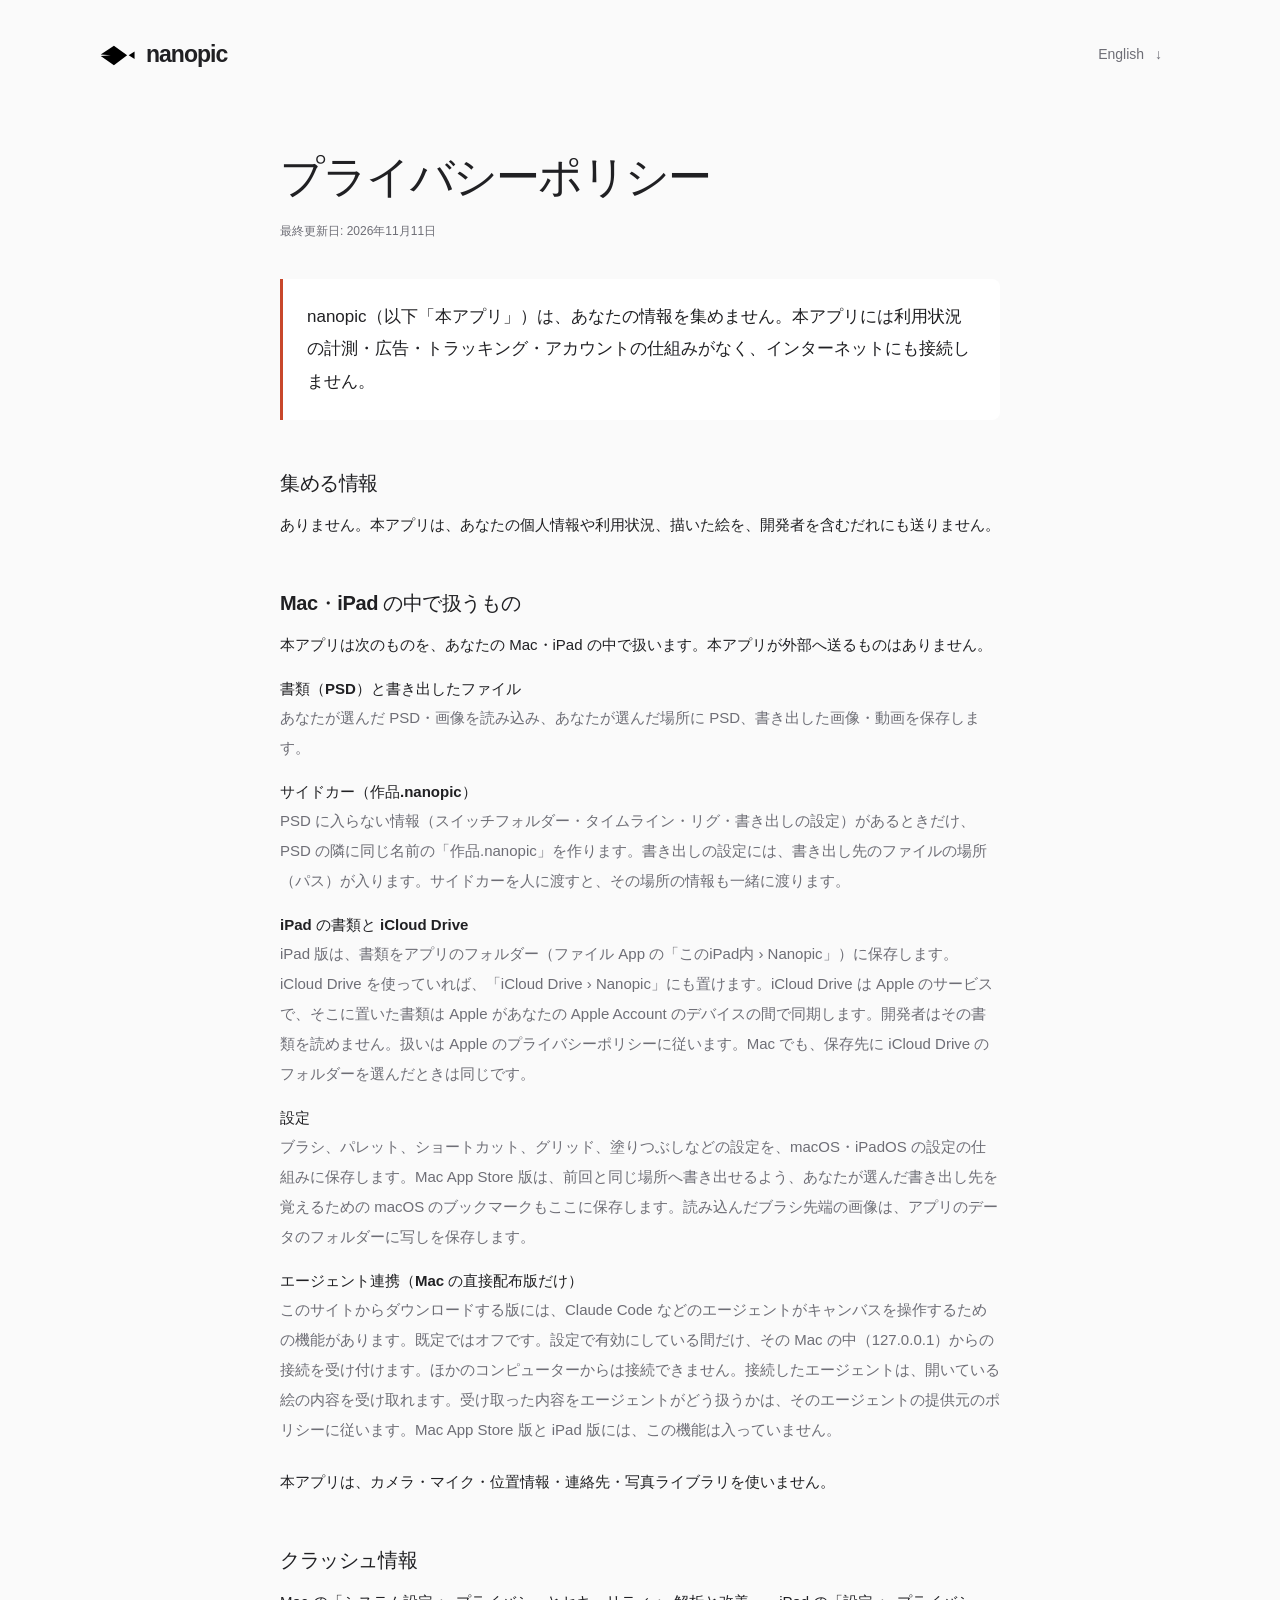
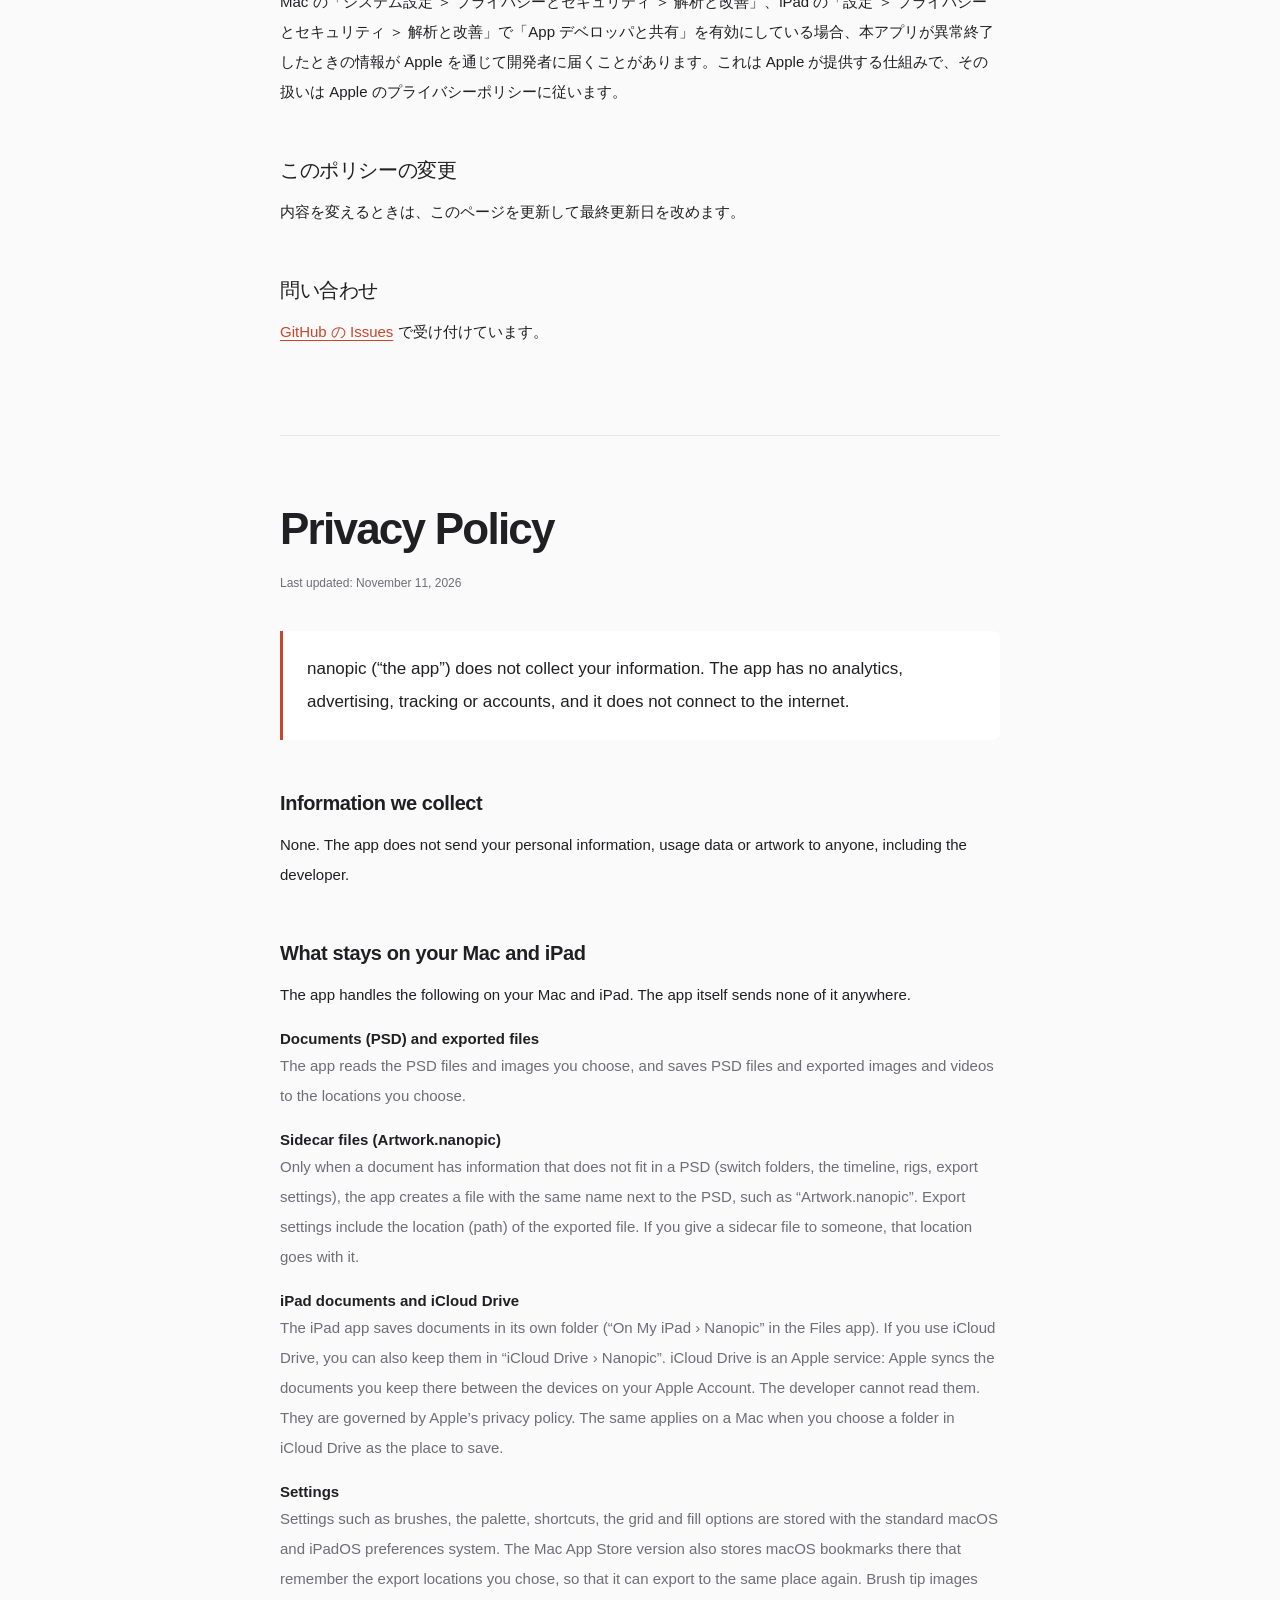
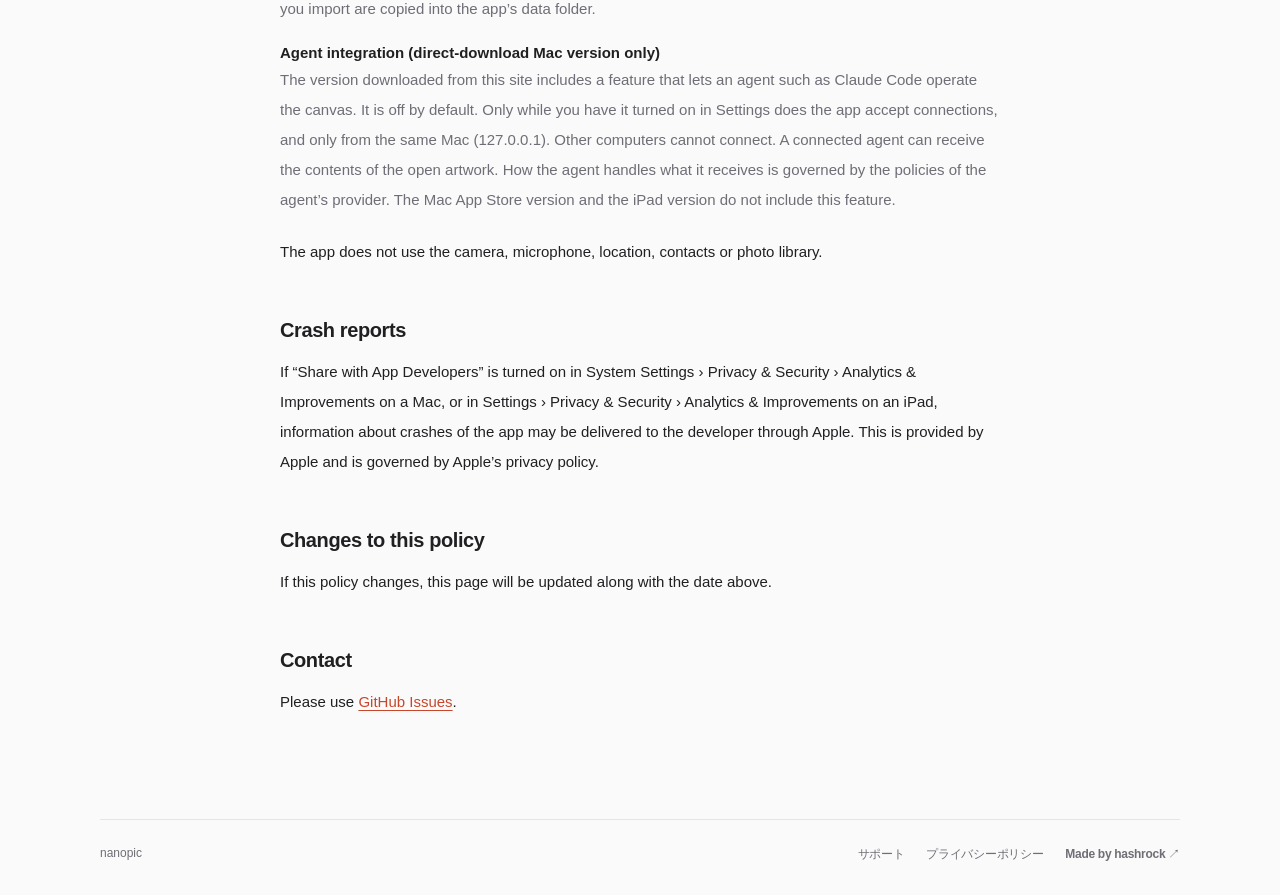
==== website/privacy.html @ 9e5e08f9 "サイトにプライバシーポリシーとサポートのページを足す（日本語・英語） Co-Authored-By: Claude Fable 5.2 <noreply@anthropic.com> Claude-S" ====
<!doctype html>
<html lang="ja">
<head>
  <meta charset="utf-8">
  <meta name="viewport" content="width=device-width, initial-scale=1">
  <meta name="theme-color" content="#fafafa">
  <title>プライバシーポリシー — nanopic</title>
  <meta name="description" content="nanopic はあなたの情報を集めません。通信もトラッキングもしないアプリです。">
  <link rel="icon" href="./assets/nanopic.svg" type="image/svg+xml">
  <link rel="stylesheet" href="./style.css">
  <script type="module" src="https://repos.hashrock.info/switcher/v1.js"></script>
</head>
<body>
  <header class="header wrap">
    <a class="brand" href="./" aria-label="nanopic ホーム"><img src="./assets/nanopic.svg" width="36" height="36" alt=""><span>nanopic</span></a>
    <div class="header-links">
      <a class="github" href="#en" lang="en">English <span aria-hidden="true">↓</span></a>
      <!-- hashrock の他のサービスへのメニュー（index.html と同じ置き方） -->
      <hashrock-switcher theme="light"></hashrock-switcher>
    </div>
  </header>
  <main class="policy wrap">

    <article id="ja" lang="ja">
      <h1>プライバシーポリシー</h1>
      <p class="updated">最終更新日: 2026年11月11日</p>

      <p class="lead">nanopic（以下「本アプリ」）は、あなたの情報を集めません。本アプリには利用状況の計測・広告・トラッキング・アカウントの仕組みがなく、インターネットにも接続しません。</p>

      <h2>集める情報</h2>
      <p>ありません。本アプリは、あなたの個人情報や利用状況、描いた絵を、開発者を含むだれにも送りません。</p>

      <h2>Mac・iPad の中で扱うもの</h2>
      <p>本アプリは次のものを、あなたの Mac・iPad の中で扱います。本アプリが外部へ送るものはありません。</p>
      <dl>
        <dt>書類（PSD）と書き出したファイル</dt>
        <dd>あなたが選んだ PSD・画像を読み込み、あなたが選んだ場所に PSD、書き出した画像・動画を保存します。</dd>
        <dt>サイドカー（作品.nanopic）</dt>
        <dd>PSD に入らない情報（スイッチフォルダー・タイムライン・リグ・書き出しの設定）があるときだけ、PSD の隣に同じ名前の「作品.nanopic」を作ります。書き出しの設定には、書き出し先のファイルの場所（パス）が入ります。サイドカーを人に渡すと、その場所の情報も一緒に渡ります。</dd>
        <dt>iPad の書類と iCloud Drive</dt>
        <dd>iPad 版は、書類をアプリのフォルダー（ファイル App の「このiPad内 › Nanopic」）に保存します。iCloud Drive を使っていれば、「iCloud Drive › Nanopic」にも置けます。iCloud Drive は Apple のサービスで、そこに置いた書類は Apple があなたの Apple Account のデバイスの間で同期します。開発者はその書類を読めません。扱いは Apple のプライバシーポリシーに従います。Mac でも、保存先に iCloud Drive のフォルダーを選んだときは同じです。</dd>
        <dt>設定</dt>
        <dd>ブラシ、パレット、ショートカット、グリッド、塗りつぶしなどの設定を、macOS・iPadOS の設定の仕組みに保存します。Mac App Store 版は、前回と同じ場所へ書き出せるよう、あなたが選んだ書き出し先を覚えるための macOS のブックマークもここに保存します。読み込んだブラシ先端の画像は、アプリのデータのフォルダーに写しを保存します。</dd>
        <dt>エージェント連携（Mac の直接配布版だけ）</dt>
        <dd>このサイトからダウンロードする版には、Claude Code などのエージェントがキャンバスを操作するための機能があります。既定ではオフです。設定で有効にしている間だけ、その Mac の中（127.0.0.1）からの接続を受け付けます。ほかのコンピューターからは接続できません。接続したエージェントは、開いている絵の内容を受け取れます。受け取った内容をエージェントがどう扱うかは、そのエージェントの提供元のポリシーに従います。Mac App Store 版と iPad 版には、この機能は入っていません。</dd>
      </dl>
      <p>本アプリは、カメラ・マイク・位置情報・連絡先・写真ライブラリを使いません。</p>

      <h2>クラッシュ情報</h2>
      <p>Mac の「システム設定 ＞ プライバシーとセキュリティ ＞ 解析と改善」、iPad の「設定 ＞ プライバシーとセキュリティ ＞ 解析と改善」で「App デベロッパと共有」を有効にしている場合、本アプリが異常終了したときの情報が Apple を通じて開発者に届くことがあります。これは Apple が提供する仕組みで、その扱いは Apple のプライバシーポリシーに従います。</p>

      <h2>このポリシーの変更</h2>
      <p>内容を変えるときは、このページを更新して最終更新日を改めます。</p>

      <h2>問い合わせ</h2>
      <p><a class="link" href="https://github.com/hashrock/nanopic/issues">GitHub の Issues</a> で受け付けています。</p>
    </article>

    <article id="en" lang="en">
      <h1>Privacy Policy</h1>
      <p class="updated">Last updated: November 11, 2026</p>

      <p class="lead">nanopic (“the app”) does not collect your information. The app has no analytics, advertising, tracking or accounts, and it does not connect to the internet.</p>

      <h2>Information we collect</h2>
      <p>None. The app does not send your personal information, usage data or artwork to anyone, including the developer.</p>

      <h2>What stays on your Mac and iPad</h2>
      <p>The app handles the following on your Mac and iPad. The app itself sends none of it anywhere.</p>
      <dl>
        <dt>Documents (PSD) and exported files</dt>
        <dd>The app reads the PSD files and images you choose, and saves PSD files and exported images and videos to the locations you choose.</dd>
        <dt>Sidecar files (Artwork.nanopic)</dt>
        <dd>Only when a document has information that does not fit in a PSD (switch folders, the timeline, rigs, export settings), the app creates a file with the same name next to the PSD, such as “Artwork.nanopic”. Export settings include the location (path) of the exported file. If you give a sidecar file to someone, that location goes with it.</dd>
        <dt>iPad documents and iCloud Drive</dt>
        <dd>The iPad app saves documents in its own folder (“On My iPad › Nanopic” in the Files app). If you use iCloud Drive, you can also keep them in “iCloud Drive › Nanopic”. iCloud Drive is an Apple service: Apple syncs the documents you keep there between the devices on your Apple Account. The developer cannot read them. They are governed by Apple’s privacy policy. The same applies on a Mac when you choose a folder in iCloud Drive as the place to save.</dd>
        <dt>Settings</dt>
        <dd>Settings such as brushes, the palette, shortcuts, the grid and fill options are stored with the standard macOS and iPadOS preferences system. The Mac App Store version also stores macOS bookmarks there that remember the export locations you chose, so that it can export to the same place again. Brush tip images you import are copied into the app’s data folder.</dd>
        <dt>Agent integration (direct-download Mac version only)</dt>
        <dd>The version downloaded from this site includes a feature that lets an agent such as Claude Code operate the canvas. It is off by default. Only while you have it turned on in Settings does the app accept connections, and only from the same Mac (127.0.0.1). Other computers cannot connect. A connected agent can receive the contents of the open artwork. How the agent handles what it receives is governed by the policies of the agent’s provider. The Mac App Store version and the iPad version do not include this feature.</dd>
      </dl>
      <p>The app does not use the camera, microphone, location, contacts or photo library.</p>

      <h2>Crash reports</h2>
      <p>If “Share with App Developers” is turned on in System Settings › Privacy &amp; Security › Analytics &amp; Improvements on a Mac, or in Settings › Privacy &amp; Security › Analytics &amp; Improvements on an iPad, information about crashes of the app may be delivered to the developer through Apple. This is provided by Apple and is governed by Apple’s privacy policy.</p>

      <h2>Changes to this policy</h2>
      <p>If this policy changes, this page will be updated along with the date above.</p>

      <h2>Contact</h2>
      <p>Please use <a class="link" href="https://github.com/hashrock/nanopic/issues">GitHub Issues</a>.</p>
    </article>

  </main>
  <footer class="footer wrap"><a href="./">nanopic</a><span class="footer-links"><a href="./support.html">サポート</a><a href="./privacy.html">プライバシーポリシー</a><a href="https://github.com/hashrock">Made by hashrock <span aria-hidden="true">↗</span></a></span></footer>
</body>
</html>
---- website/style.css ----
:root{color-scheme:light;--paper:#fafafa;--ink:#202023;--muted:#6e6e76;--line:#e4e4e9;--accent:#c8472b;font-family:-apple-system,BlinkMacSystemFont,"Helvetica Neue","Hiragino Kaku Gothic ProN","Noto Sans JP",sans-serif;color:var(--ink);background:var(--paper);font-synthesis:none}
*{box-sizing:border-box}
body{margin:0;-webkit-font-smoothing:antialiased}
a{color:inherit;text-decoration:none}
a:focus-visible{outline:3px solid var(--accent);outline-offset:6px}
.wrap{width:min(1080px,calc(100% - 80px));margin-inline:auto}
.header{height:108px;display:flex;align-items:center;justify-content:space-between}
.brand{display:inline-flex;align-items:center;gap:10px;font-size:23px;font-weight:650;letter-spacing:-1px}
.brand img{display:block}
.header-links{display:flex;align-items:center;gap:18px}
.github{font-size:14px;color:var(--muted);padding:12px 0}
.github span{margin-left:7px}
.github:hover,.footer a:hover{color:var(--accent)}
.hero{text-align:center;padding:78px 0 58px}
.eyebrow{margin:0 0 25px;font-size:14px;letter-spacing:.045em;color:var(--muted)}
h1{font-size:clamp(42px,5.5vw,68px);line-height:1.38;letter-spacing:-.055em;font-weight:700;margin:0}
.intro{font-size:16px;line-height:2;color:var(--muted);margin:26px 0 29px;letter-spacing:.015em}
.intro span{display:inline-block}
.button{display:inline-flex;justify-content:center;align-items:center;gap:11px;min-height:50px;padding:14px 23px;border-radius:8px;background:var(--accent);color:white;font-size:14px;font-weight:600;line-height:1.5;transition:background .18s,transform .18s}
.button:hover{background:#a83a22;transform:translateY(-2px)}
.requirement{font-size:12px;line-height:1.8;color:var(--muted);margin:13px 0 0}
.requirement a{text-decoration:underline;text-underline-offset:3px}
.requirement a:hover{color:var(--accent)}
.preview{margin-top:0;margin-bottom:0}
.preview>img{width:100%;height:auto;display:block;border-radius:14px;border:1px solid var(--line);box-shadow:0 24px 60px -30px rgba(32,32,35,.35)}
figcaption{display:flex;justify-content:space-between;gap:16px;margin-top:17px;font-size:12px;color:var(--muted);line-height:1.8}
.caption-note{letter-spacing:.06em}
.features{display:grid;grid-template-columns:repeat(3,1fr);padding:89px 0 88px;gap:42px}
.features article{border-top:1px solid var(--line);padding-top:23px}
.step{font-size:12px;letter-spacing:.08em;font-family:ui-monospace,SFMono-Regular,Consolas,monospace;color:var(--accent)}
.features h2{font-size:29px;letter-spacing:-.04em;margin:20px 0 14px;line-height:1.4}
.features p{font-size:14px;line-height:2;color:var(--muted);margin:0}
.closing{text-align:center;border-top:1px solid var(--line);padding:68px 0 76px}
.closing>img{display:block;margin:0 auto 21px}
.closing h2{font-size:26px;letter-spacing:-.035em;line-height:1.5;margin:0 0 24px}
.footer{border-top:1px solid var(--line);padding-block:26px 32px;display:flex;justify-content:space-between;gap:20px;font-size:12px;color:var(--muted)}
.footer>span{font-weight:650;letter-spacing:-.025em}
@media(min-width:1500px){.hero{padding-top:100px}}
@media(max-width:700px){.wrap{width:calc(100% - 40px)}.header{height:84px}.brand{font-size:21px}.hero{padding:54px 0 40px}.eyebrow{font-size:12px;margin-bottom:22px}h1{font-size:clamp(36px,8.6vw,54px)}.intro{font-size:14px;line-height:1.95;max-width:320px;margin:23px auto 26px}.desktop-break{display:none}.preview>img{border-radius:8px}figcaption{font-size:12px}.caption-note{display:none}.features{grid-template-columns:1fr;padding:52px 0;gap:30px}.features article{padding-top:20px}.features h2{font-size:26px;margin:13px 0 10px}.features p{font-size:14px}.closing{padding:49px 0 53px}.closing h2{font-size:24px}.footer{padding-block:23px}}
@media(prefers-reduced-motion:reduce){.button{transition:none}.button:hover{transform:none}}
.footer-links{display:flex;gap:22px;flex-wrap:wrap;justify-content:flex-end}
.policy{max-width:720px;padding:40px 0 88px}
.policy article+article{margin-top:88px;padding-top:64px;border-top:1px solid var(--line)}
.policy h1{font-size:clamp(32px,4vw,44px);line-height:1.3;letter-spacing:-.04em}
.policy h2{font-size:20px;letter-spacing:-.02em;line-height:1.5;margin:48px 0 12px}
.policy p,.policy dd{font-size:15px;line-height:2;margin:0 0 14px}
.policy .updated{font-size:12px;color:var(--muted);margin:14px 0 36px}
.policy .lead{font-size:17px;line-height:1.9;padding:22px 24px;border-left:3px solid var(--accent);background:#fff;border-radius:0 8px 8px 0}
.policy dl{margin:18px 0 22px}
.policy dt{font-weight:650;font-size:15px;margin-top:20px}
.policy dd{margin:4px 0 0;color:var(--muted)}
.policy .link{color:var(--accent);text-decoration:underline;text-underline-offset:3px}
@media(max-width:700px){.policy{padding:24px 0 56px}.policy article+article{margin-top:56px;padding-top:44px}.policy h2{font-size:18px;margin-top:38px}.policy p,.policy dd{font-size:14px}.policy .lead{font-size:15px;padding:18px 18px}}
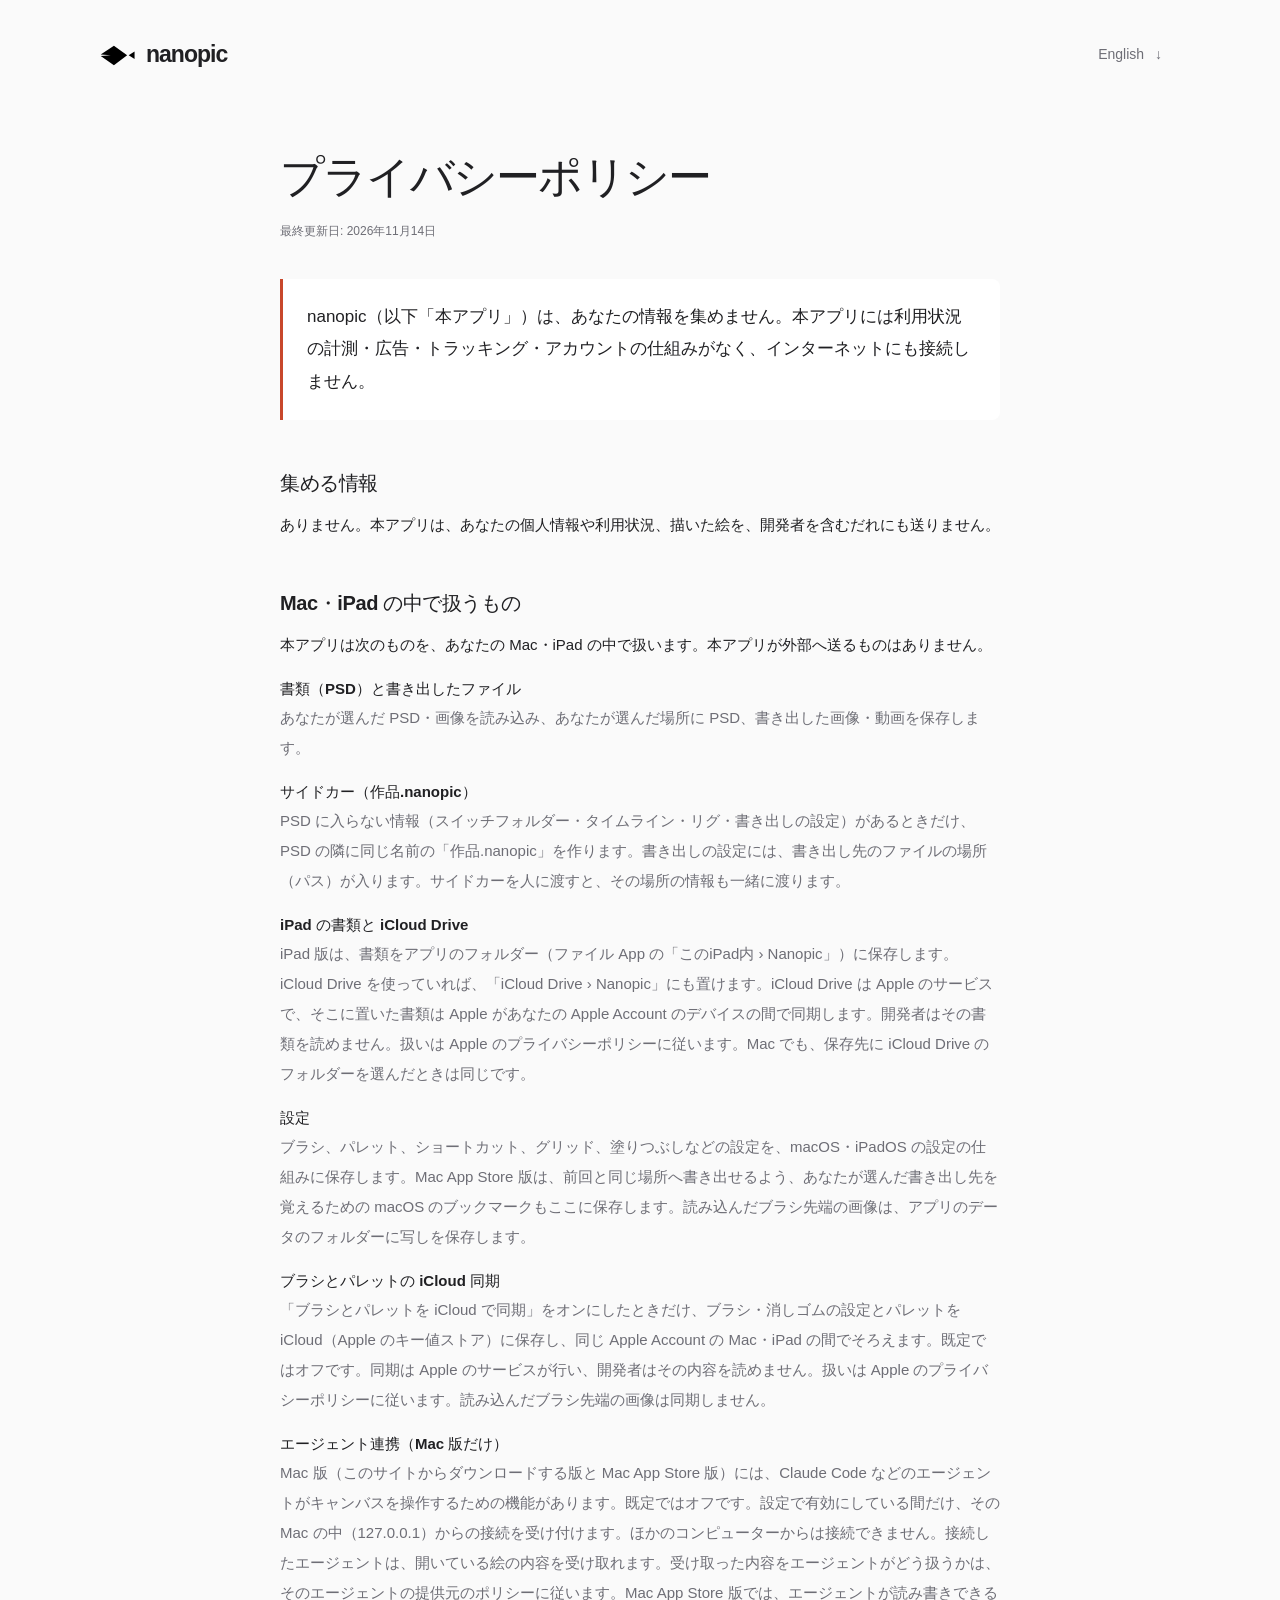
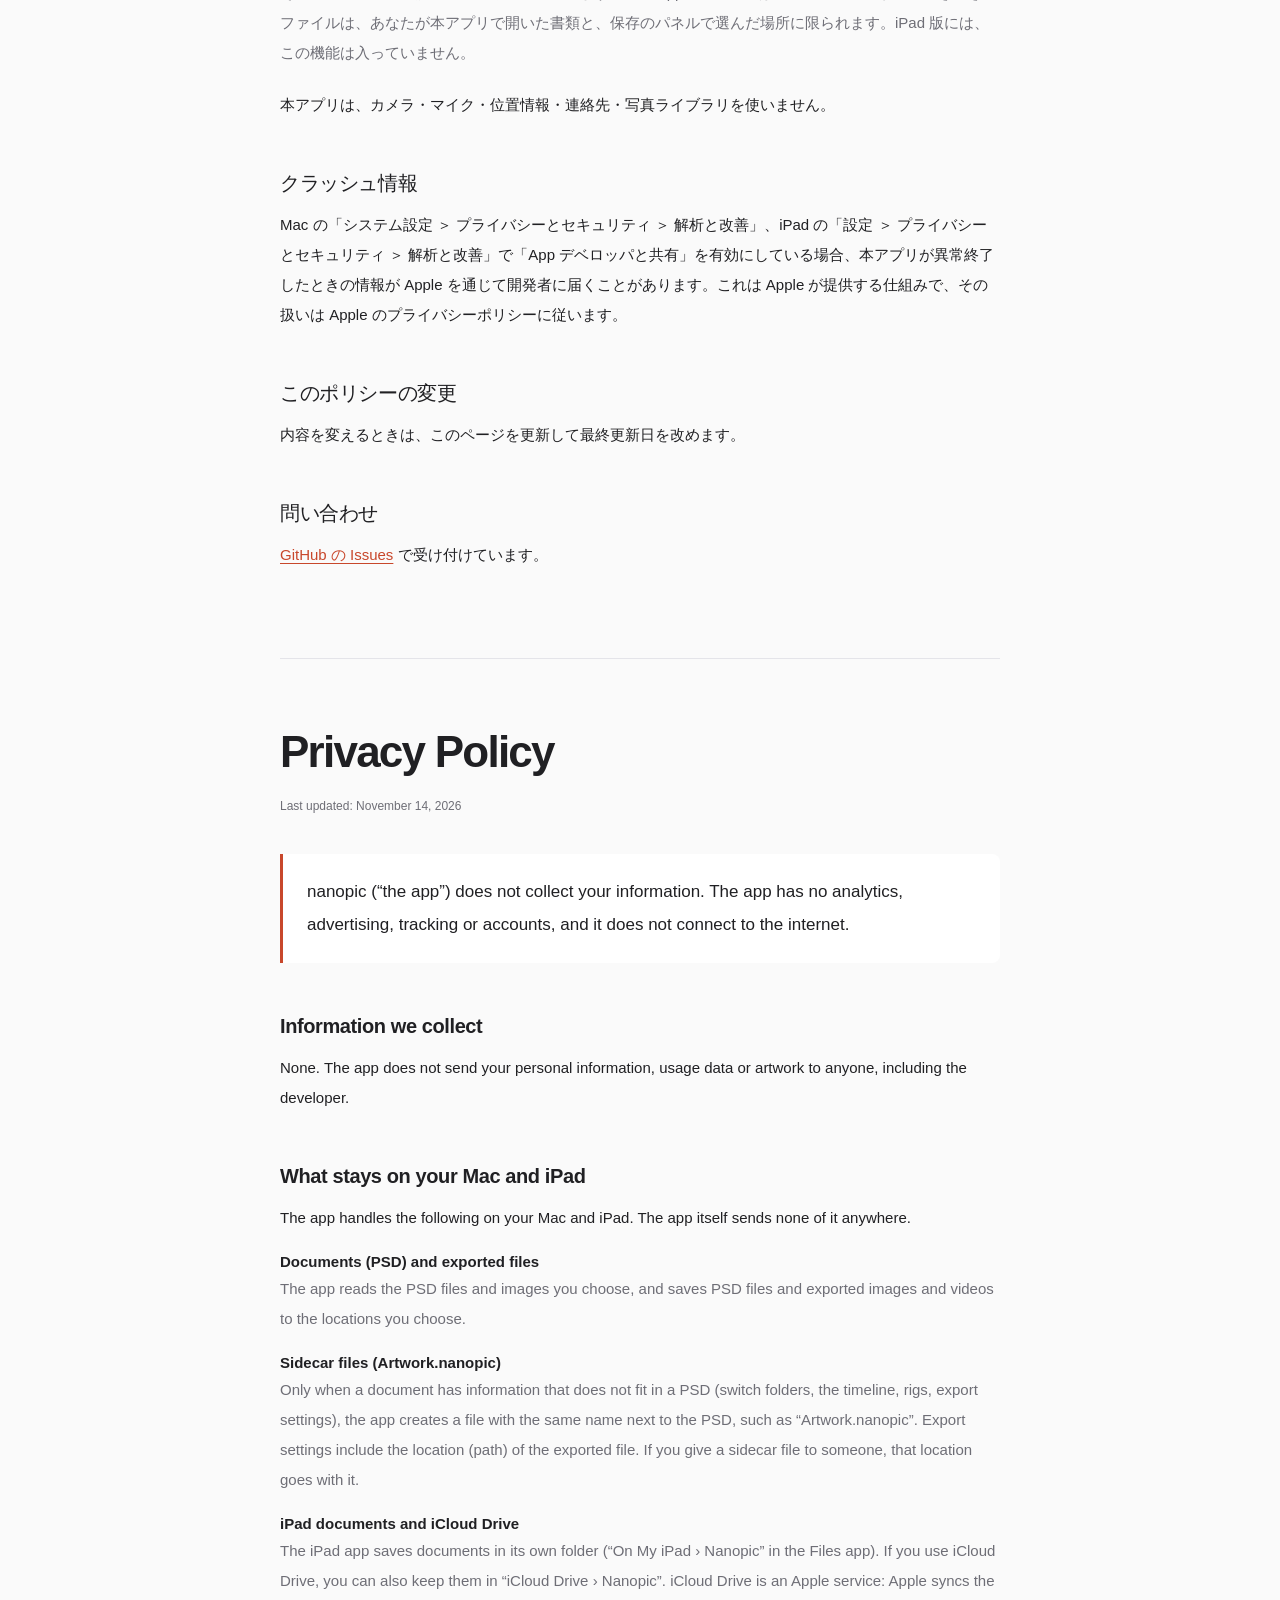
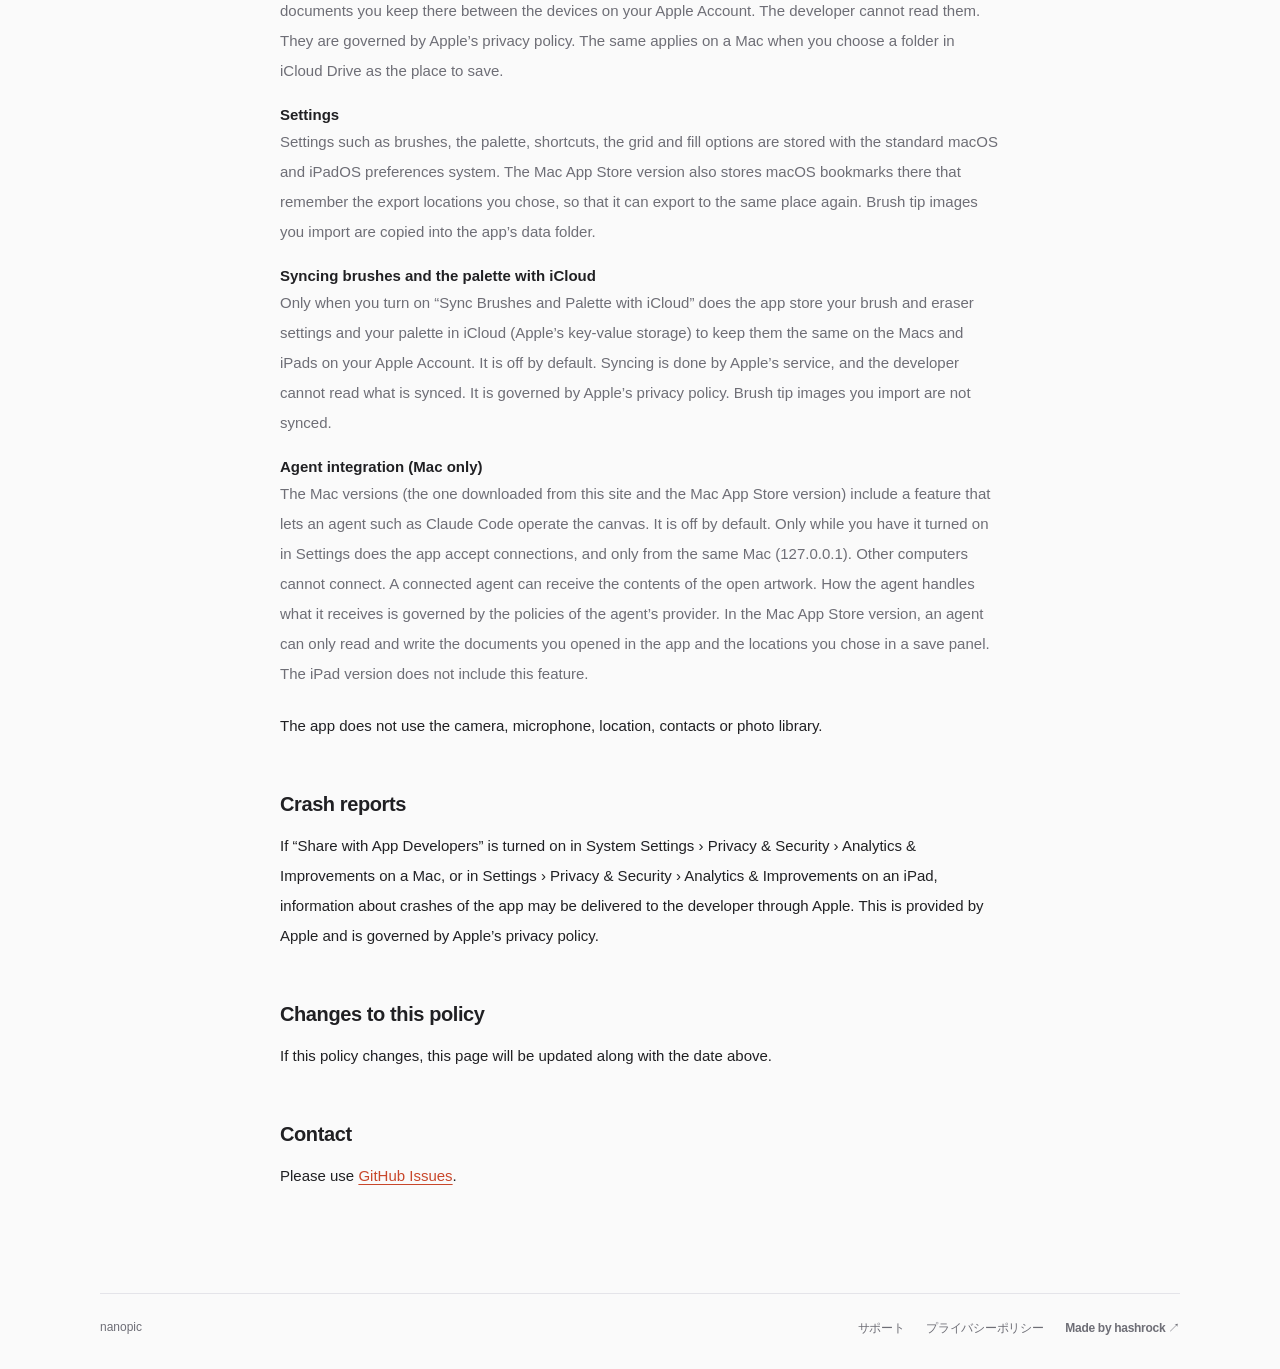
==== commit bf1f0f91: "プライバシーポリシーをエージェント連携と iCloud 同期に合わせる エージェント連携は Mac App Store 版にも入る（#16）ことと、App Store 版で読み書きできる場所を書く。 " ====
--- a/website/privacy.html
+++ b/website/privacy.html
@@ -23,7 +23,7 @@
 
     <article id="ja" lang="ja">
       <h1>プライバシーポリシー</h1>
-      <p class="updated">最終更新日: 2026年11月11日</p>
+      <p class="updated">最終更新日: 2026年11月14日</p>
 
       <p class="lead">nanopic（以下「本アプリ」）は、あなたの情報を集めません。本アプリには利用状況の計測・広告・トラッキング・アカウントの仕組みがなく、インターネットにも接続しません。</p>
 
@@ -41,8 +41,10 @@
         <dd>iPad 版は、書類をアプリのフォルダー（ファイル App の「このiPad内 › Nanopic」）に保存します。iCloud Drive を使っていれば、「iCloud Drive › Nanopic」にも置けます。iCloud Drive は Apple のサービスで、そこに置いた書類は Apple があなたの Apple Account のデバイスの間で同期します。開発者はその書類を読めません。扱いは Apple のプライバシーポリシーに従います。Mac でも、保存先に iCloud Drive のフォルダーを選んだときは同じです。</dd>
         <dt>設定</dt>
         <dd>ブラシ、パレット、ショートカット、グリッド、塗りつぶしなどの設定を、macOS・iPadOS の設定の仕組みに保存します。Mac App Store 版は、前回と同じ場所へ書き出せるよう、あなたが選んだ書き出し先を覚えるための macOS のブックマークもここに保存します。読み込んだブラシ先端の画像は、アプリのデータのフォルダーに写しを保存します。</dd>
-        <dt>エージェント連携（Mac の直接配布版だけ）</dt>
-        <dd>このサイトからダウンロードする版には、Claude Code などのエージェントがキャンバスを操作するための機能があります。既定ではオフです。設定で有効にしている間だけ、その Mac の中（127.0.0.1）からの接続を受け付けます。ほかのコンピューターからは接続できません。接続したエージェントは、開いている絵の内容を受け取れます。受け取った内容をエージェントがどう扱うかは、そのエージェントの提供元のポリシーに従います。Mac App Store 版と iPad 版には、この機能は入っていません。</dd>
+        <dt>ブラシとパレットの iCloud 同期</dt>
+        <dd>「ブラシとパレットを iCloud で同期」をオンにしたときだけ、ブラシ・消しゴムの設定とパレットを iCloud（Apple のキー値ストア）に保存し、同じ Apple Account の Mac・iPad の間でそろえます。既定ではオフです。同期は Apple のサービスが行い、開発者はその内容を読めません。扱いは Apple のプライバシーポリシーに従います。読み込んだブラシ先端の画像は同期しません。</dd>
+        <dt>エージェント連携（Mac 版だけ）</dt>
+        <dd>Mac 版（このサイトからダウンロードする版と Mac App Store 版）には、Claude Code などのエージェントがキャンバスを操作するための機能があります。既定ではオフです。設定で有効にしている間だけ、その Mac の中（127.0.0.1）からの接続を受け付けます。ほかのコンピューターからは接続できません。接続したエージェントは、開いている絵の内容を受け取れます。受け取った内容をエージェントがどう扱うかは、そのエージェントの提供元のポリシーに従います。Mac App Store 版では、エージェントが読み書きできるファイルは、あなたが本アプリで開いた書類と、保存のパネルで選んだ場所に限られます。iPad 版には、この機能は入っていません。</dd>
       </dl>
       <p>本アプリは、カメラ・マイク・位置情報・連絡先・写真ライブラリを使いません。</p>
 
@@ -58,7 +60,7 @@
 
     <article id="en" lang="en">
       <h1>Privacy Policy</h1>
-      <p class="updated">Last updated: November 11, 2026</p>
+      <p class="updated">Last updated: November 14, 2026</p>
 
       <p class="lead">nanopic (“the app”) does not collect your information. The app has no analytics, advertising, tracking or accounts, and it does not connect to the internet.</p>
 
@@ -76,8 +78,10 @@
         <dd>The iPad app saves documents in its own folder (“On My iPad › Nanopic” in the Files app). If you use iCloud Drive, you can also keep them in “iCloud Drive › Nanopic”. iCloud Drive is an Apple service: Apple syncs the documents you keep there between the devices on your Apple Account. The developer cannot read them. They are governed by Apple’s privacy policy. The same applies on a Mac when you choose a folder in iCloud Drive as the place to save.</dd>
         <dt>Settings</dt>
         <dd>Settings such as brushes, the palette, shortcuts, the grid and fill options are stored with the standard macOS and iPadOS preferences system. The Mac App Store version also stores macOS bookmarks there that remember the export locations you chose, so that it can export to the same place again. Brush tip images you import are copied into the app’s data folder.</dd>
-        <dt>Agent integration (direct-download Mac version only)</dt>
-        <dd>The version downloaded from this site includes a feature that lets an agent such as Claude Code operate the canvas. It is off by default. Only while you have it turned on in Settings does the app accept connections, and only from the same Mac (127.0.0.1). Other computers cannot connect. A connected agent can receive the contents of the open artwork. How the agent handles what it receives is governed by the policies of the agent’s provider. The Mac App Store version and the iPad version do not include this feature.</dd>
+        <dt>Syncing brushes and the palette with iCloud</dt>
+        <dd>Only when you turn on “Sync Brushes and Palette with iCloud” does the app store your brush and eraser settings and your palette in iCloud (Apple’s key-value storage) to keep them the same on the Macs and iPads on your Apple Account. It is off by default. Syncing is done by Apple’s service, and the developer cannot read what is synced. It is governed by Apple’s privacy policy. Brush tip images you import are not synced.</dd>
+        <dt>Agent integration (Mac only)</dt>
+        <dd>The Mac versions (the one downloaded from this site and the Mac App Store version) include a feature that lets an agent such as Claude Code operate the canvas. It is off by default. Only while you have it turned on in Settings does the app accept connections, and only from the same Mac (127.0.0.1). Other computers cannot connect. A connected agent can receive the contents of the open artwork. How the agent handles what it receives is governed by the policies of the agent’s provider. In the Mac App Store version, an agent can only read and write the documents you opened in the app and the locations you chose in a save panel. The iPad version does not include this feature.</dd>
       </dl>
       <p>The app does not use the camera, microphone, location, contacts or photo library.</p>
 
--- a/website/style.css
+++ b/website/style.css
@@ -16,10 +16,13 @@
 h1{font-size:clamp(42px,5.5vw,68px);line-height:1.38;letter-spacing:-.055em;font-weight:700;margin:0}
 .intro{font-size:16px;line-height:2;color:var(--muted);margin:26px 0 29px;letter-spacing:.015em}
 .intro span{display:inline-block}
-.button{display:inline-flex;justify-content:center;align-items:center;gap:11px;min-height:50px;padding:14px 23px;border-radius:8px;background:var(--accent);color:white;font-size:14px;font-weight:600;line-height:1.5;transition:background .18s,transform .18s}
-.button:hover{background:#a83a22;transform:translateY(-2px)}
+/* 公式バッジは拡大縮小のみ。影・角丸・色は付けない。余白は高さの 1/4 以上（下は margin と .requirement で確保）。 */
+.store-badge{display:inline-block;line-height:0;margin-bottom:6px}
+.store-badge img{display:block;height:48px;width:auto}
 .requirement{font-size:12px;line-height:1.8;color:var(--muted);margin:13px 0 0}
-.requirement a{text-decoration:underline;text-underline-offset:3px}
+.requirement a{text-decoration:underline;text-underline-offset:3px;white-space:nowrap}
+.req-extra{white-space:nowrap}
+.req-extra::before{content:" · "}
 .requirement a:hover{color:var(--accent)}
 .preview{margin-top:0;margin-bottom:0}
 .preview>img{width:100%;height:auto;display:block;border-radius:14px;border:1px solid var(--line);box-shadow:0 24px 60px -30px rgba(32,32,35,.35)}
@@ -35,9 +38,9 @@
 .closing h2{font-size:26px;letter-spacing:-.035em;line-height:1.5;margin:0 0 24px}
 .footer{border-top:1px solid var(--line);padding-block:26px 32px;display:flex;justify-content:space-between;gap:20px;font-size:12px;color:var(--muted)}
 .footer>span{font-weight:650;letter-spacing:-.025em}
+@media(min-width:701px){.store-badge img{height:56px}}
 @media(min-width:1500px){.hero{padding-top:100px}}
-@media(max-width:700px){.wrap{width:calc(100% - 40px)}.header{height:84px}.brand{font-size:21px}.hero{padding:54px 0 40px}.eyebrow{font-size:12px;margin-bottom:22px}h1{font-size:clamp(36px,8.6vw,54px)}.intro{font-size:14px;line-height:1.95;max-width:320px;margin:23px auto 26px}.desktop-break{display:none}.preview>img{border-radius:8px}figcaption{font-size:12px}.caption-note{display:none}.features{grid-template-columns:1fr;padding:52px 0;gap:30px}.features article{padding-top:20px}.features h2{font-size:26px;margin:13px 0 10px}.features p{font-size:14px}.closing{padding:49px 0 53px}.closing h2{font-size:24px}.footer{padding-block:23px}}
-@media(prefers-reduced-motion:reduce){.button{transition:none}.button:hover{transform:none}}
+@media(max-width:700px){.wrap{width:calc(100% - 40px)}.header{height:84px}.brand{font-size:21px}.hero{padding:54px 0 40px}.eyebrow{font-size:12px;margin-bottom:22px}h1{font-size:clamp(36px,8.6vw,54px)}.intro{font-size:14px;line-height:1.95;max-width:320px;margin:23px auto 26px}.desktop-break{display:none}.preview>img{border-radius:8px}figcaption{font-size:12px}.caption-note{display:none}.features{grid-template-columns:1fr;padding:52px 0;gap:30px}.features article{padding-top:20px}.features h2{font-size:26px;margin:13px 0 10px}.features p{font-size:14px}.closing{padding:49px 0 53px}.closing h2{font-size:24px}.footer{padding-block:23px}.req-extra{display:block}.req-extra::before{content:none}}
 .footer-links{display:flex;gap:22px;flex-wrap:wrap;justify-content:flex-end}
 .policy{max-width:720px;padding:40px 0 88px}
 .policy article+article{margin-top:88px;padding-top:64px;border-top:1px solid var(--line)}
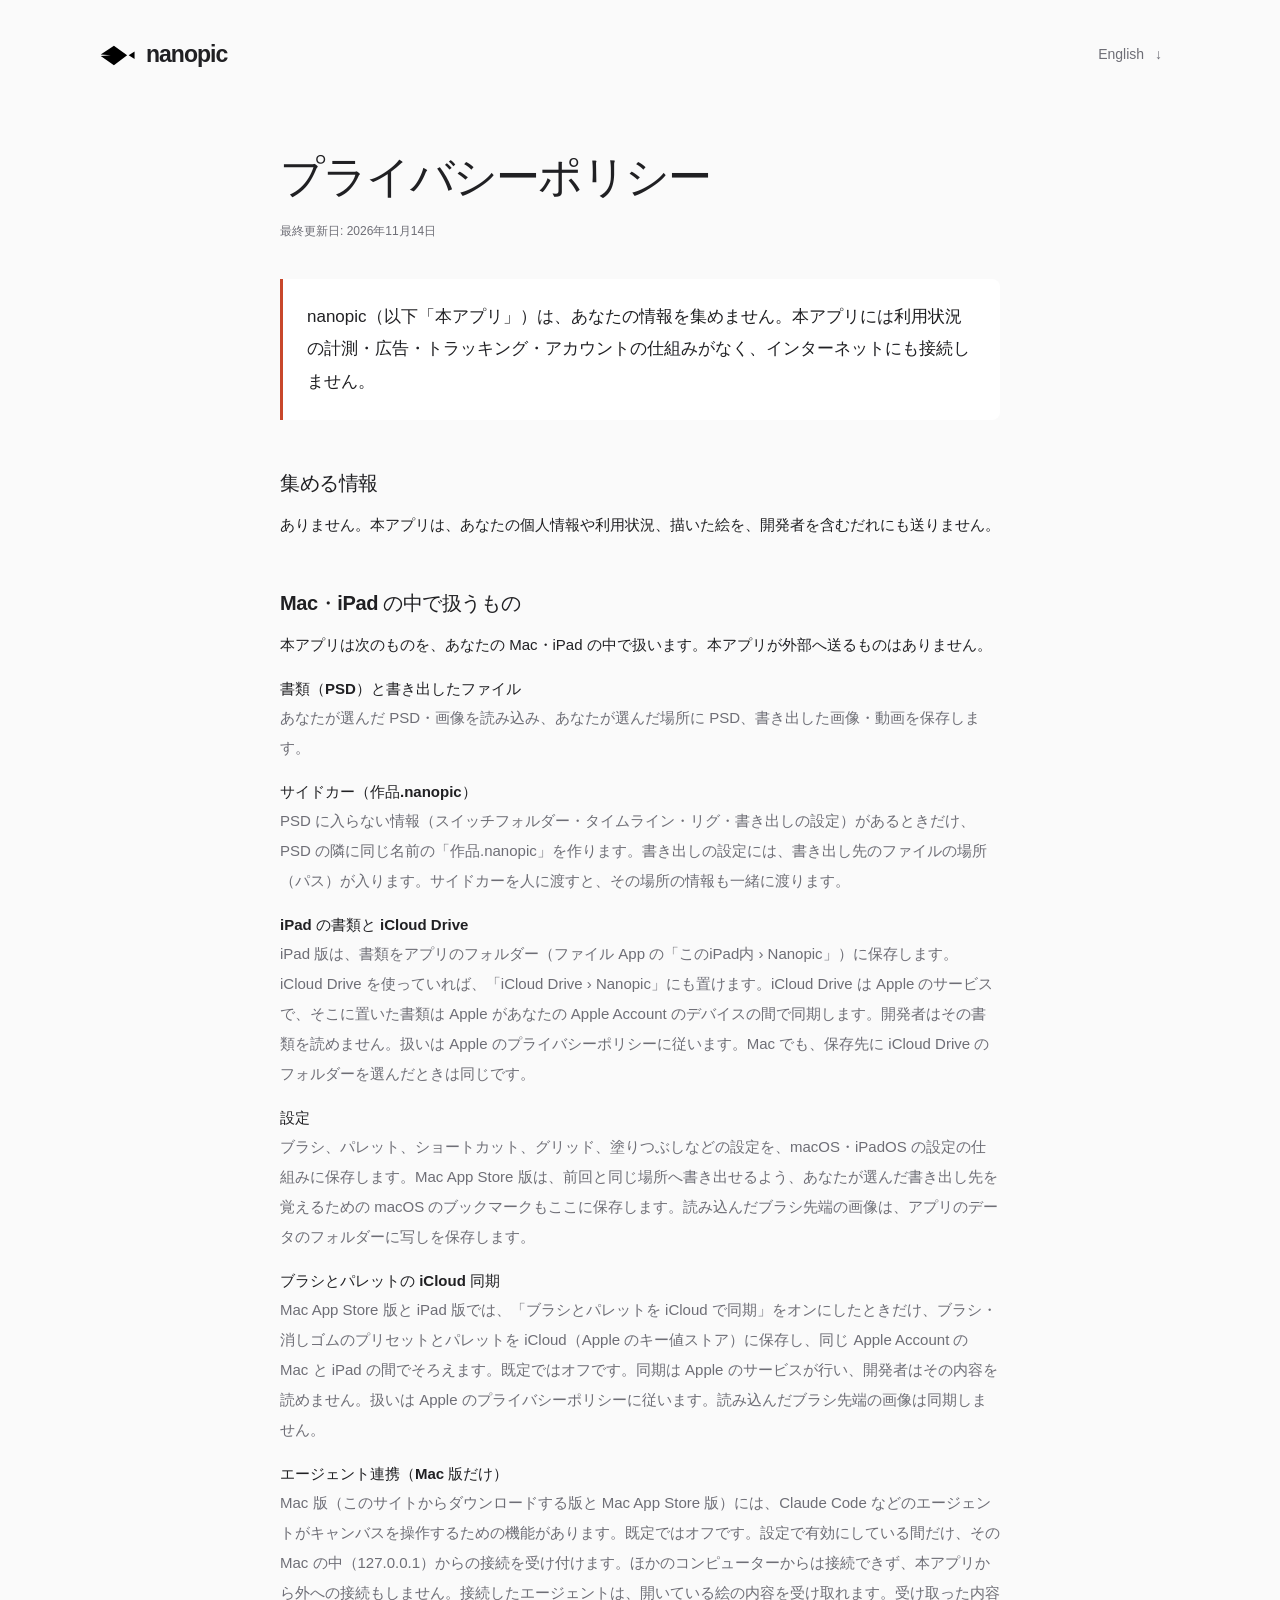
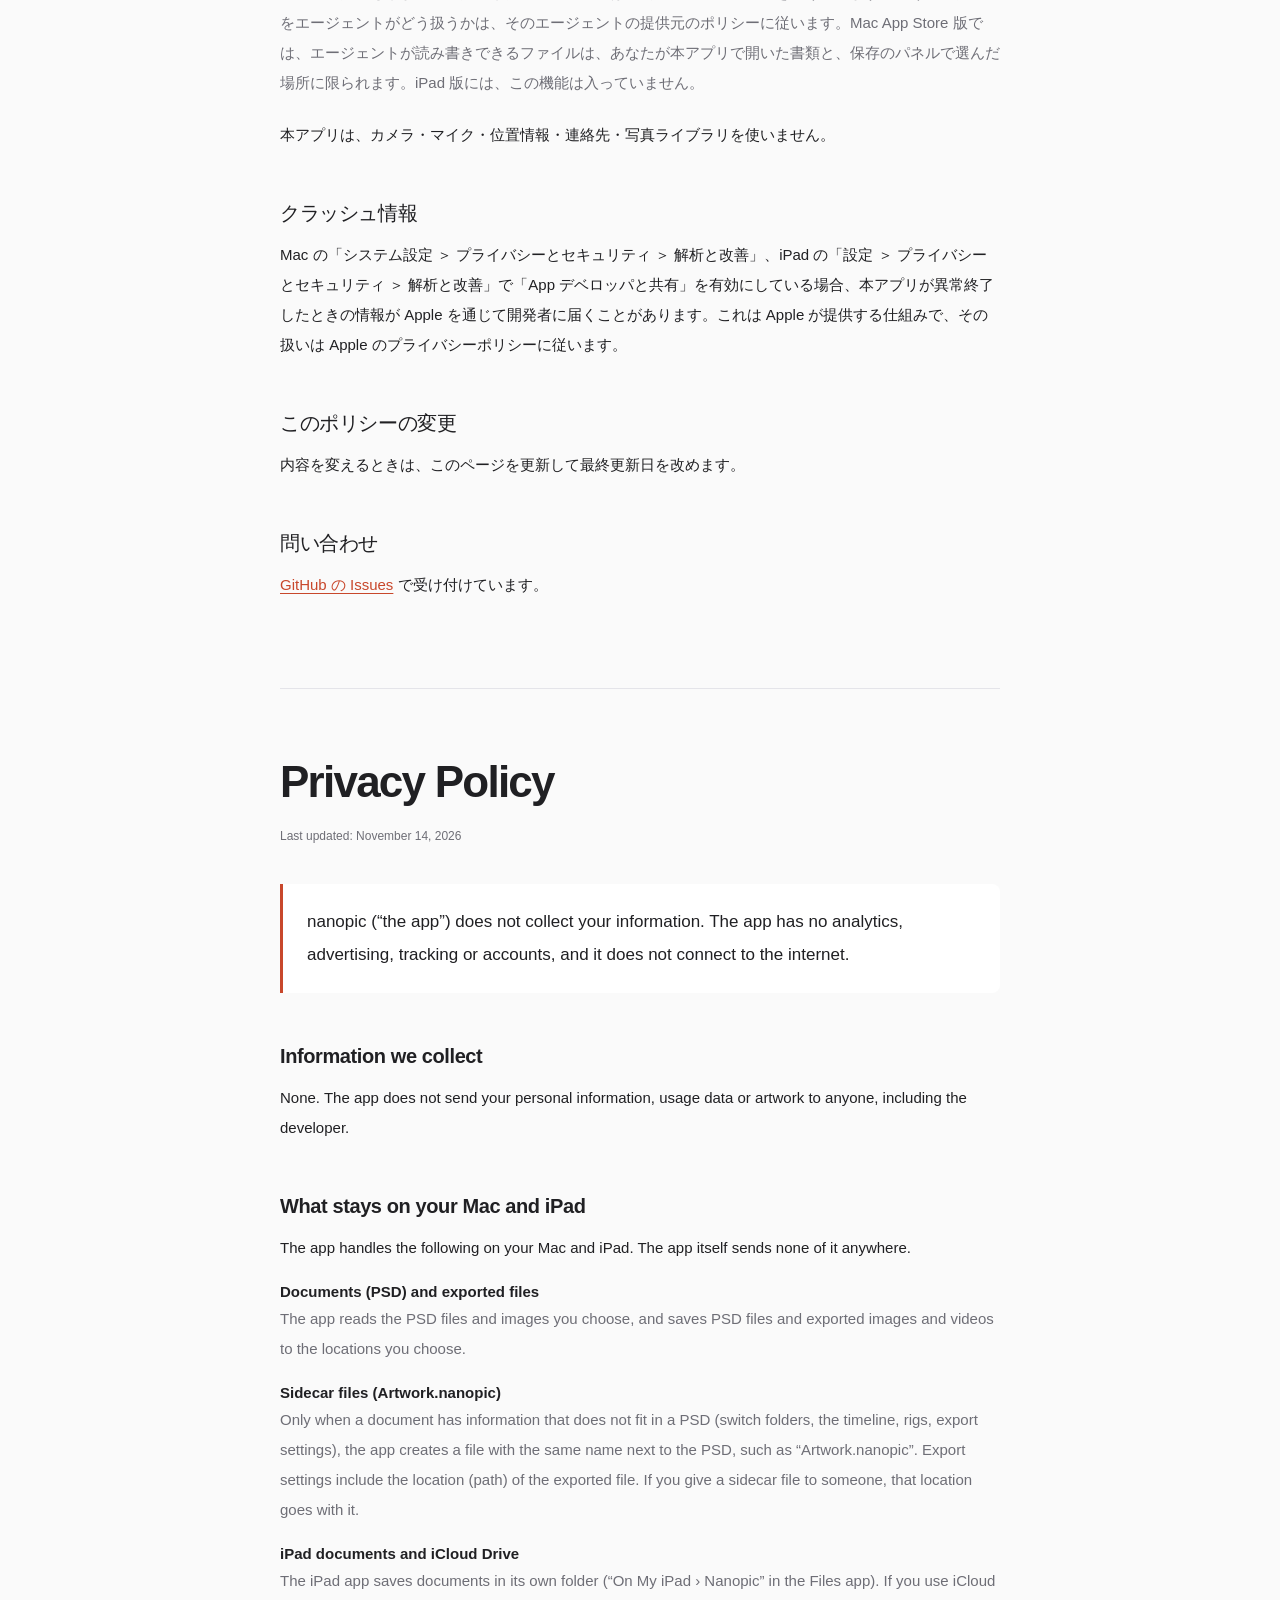
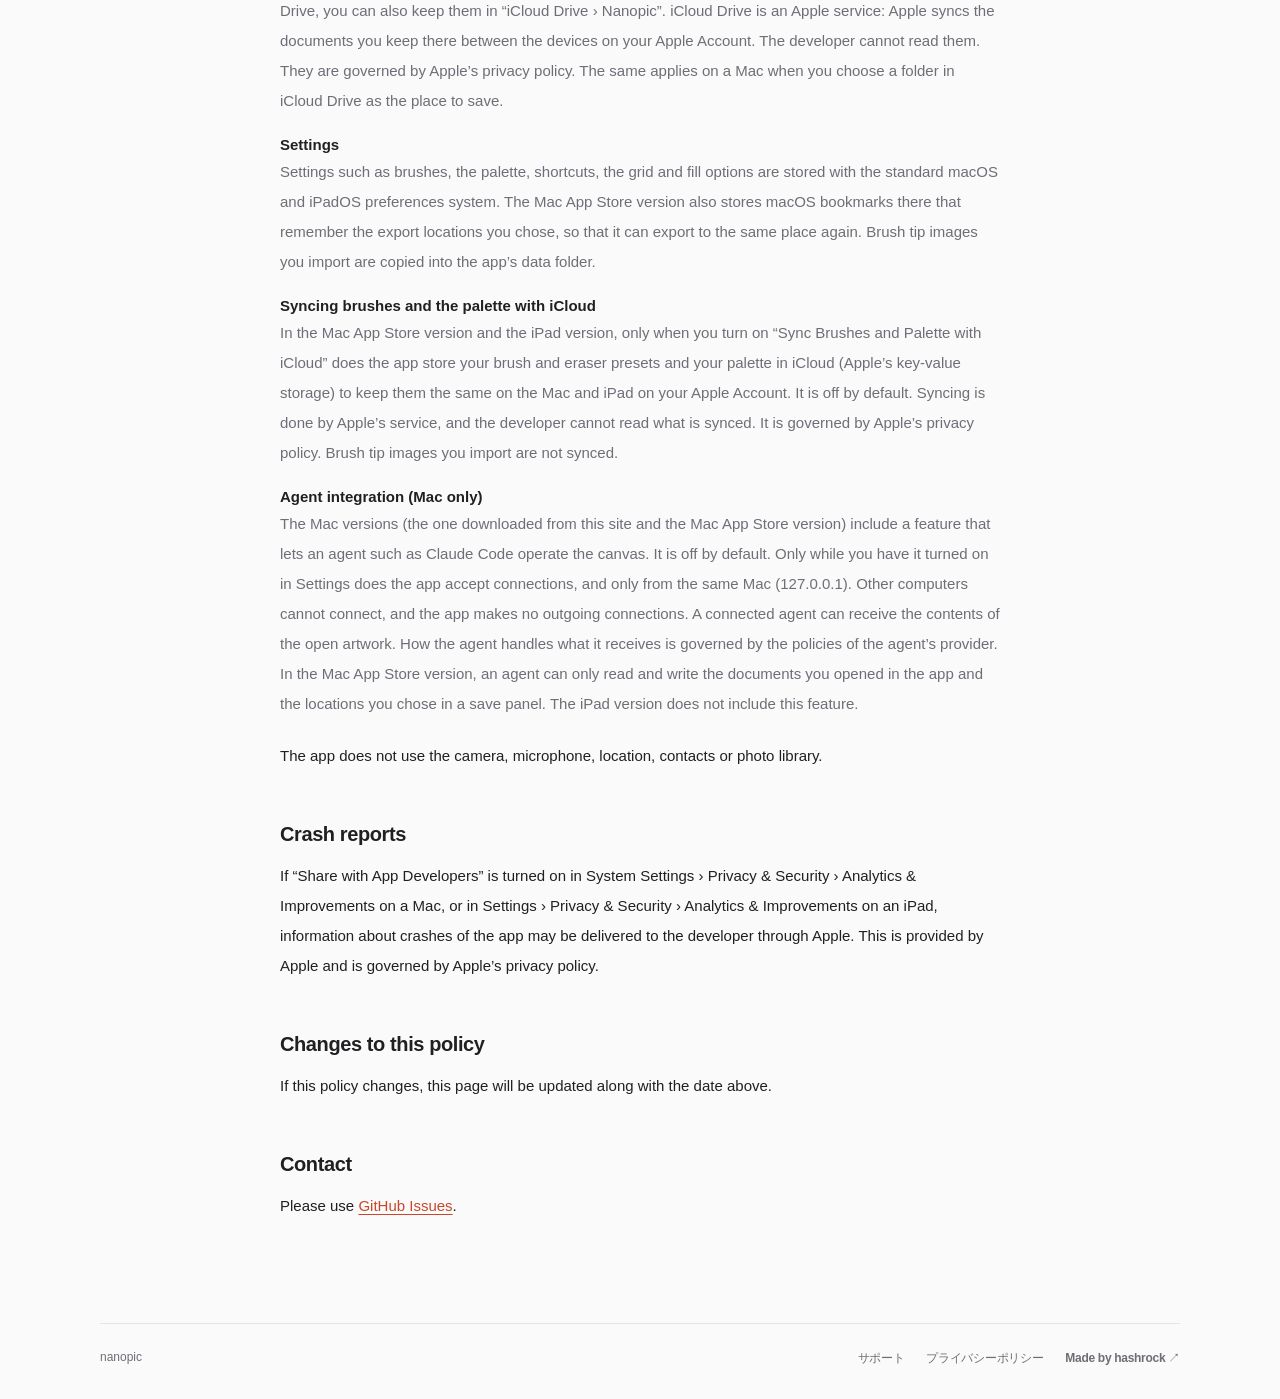
==== commit 9c2a7cea: "サイトの説明を App Store 版のエージェント連携と iCloud 同期に合わせる プライバシーポリシーに、エージェント連携は 127.0.0.1 だけで待ち受け、外への接続はしないことと、同期" ====
--- a/website/privacy.html
+++ b/website/privacy.html
@@ -42,9 +42,9 @@
         <dt>設定</dt>
         <dd>ブラシ、パレット、ショートカット、グリッド、塗りつぶしなどの設定を、macOS・iPadOS の設定の仕組みに保存します。Mac App Store 版は、前回と同じ場所へ書き出せるよう、あなたが選んだ書き出し先を覚えるための macOS のブックマークもここに保存します。読み込んだブラシ先端の画像は、アプリのデータのフォルダーに写しを保存します。</dd>
         <dt>ブラシとパレットの iCloud 同期</dt>
-        <dd>「ブラシとパレットを iCloud で同期」をオンにしたときだけ、ブラシ・消しゴムの設定とパレットを iCloud（Apple のキー値ストア）に保存し、同じ Apple Account の Mac・iPad の間でそろえます。既定ではオフです。同期は Apple のサービスが行い、開発者はその内容を読めません。扱いは Apple のプライバシーポリシーに従います。読み込んだブラシ先端の画像は同期しません。</dd>
+        <dd>Mac App Store 版と iPad 版では、「ブラシとパレットを iCloud で同期」をオンにしたときだけ、ブラシ・消しゴムのプリセットとパレットを iCloud（Apple のキー値ストア）に保存し、同じ Apple Account の Mac と iPad の間でそろえます。既定ではオフです。同期は Apple のサービスが行い、開発者はその内容を読めません。扱いは Apple のプライバシーポリシーに従います。読み込んだブラシ先端の画像は同期しません。</dd>
         <dt>エージェント連携（Mac 版だけ）</dt>
-        <dd>Mac 版（このサイトからダウンロードする版と Mac App Store 版）には、Claude Code などのエージェントがキャンバスを操作するための機能があります。既定ではオフです。設定で有効にしている間だけ、その Mac の中（127.0.0.1）からの接続を受け付けます。ほかのコンピューターからは接続できません。接続したエージェントは、開いている絵の内容を受け取れます。受け取った内容をエージェントがどう扱うかは、そのエージェントの提供元のポリシーに従います。Mac App Store 版では、エージェントが読み書きできるファイルは、あなたが本アプリで開いた書類と、保存のパネルで選んだ場所に限られます。iPad 版には、この機能は入っていません。</dd>
+        <dd>Mac 版（このサイトからダウンロードする版と Mac App Store 版）には、Claude Code などのエージェントがキャンバスを操作するための機能があります。既定ではオフです。設定で有効にしている間だけ、その Mac の中（127.0.0.1）からの接続を受け付けます。ほかのコンピューターからは接続できず、本アプリから外への接続もしません。接続したエージェントは、開いている絵の内容を受け取れます。受け取った内容をエージェントがどう扱うかは、そのエージェントの提供元のポリシーに従います。Mac App Store 版では、エージェントが読み書きできるファイルは、あなたが本アプリで開いた書類と、保存のパネルで選んだ場所に限られます。iPad 版には、この機能は入っていません。</dd>
       </dl>
       <p>本アプリは、カメラ・マイク・位置情報・連絡先・写真ライブラリを使いません。</p>
 
@@ -79,9 +79,9 @@
         <dt>Settings</dt>
         <dd>Settings such as brushes, the palette, shortcuts, the grid and fill options are stored with the standard macOS and iPadOS preferences system. The Mac App Store version also stores macOS bookmarks there that remember the export locations you chose, so that it can export to the same place again. Brush tip images you import are copied into the app’s data folder.</dd>
         <dt>Syncing brushes and the palette with iCloud</dt>
-        <dd>Only when you turn on “Sync Brushes and Palette with iCloud” does the app store your brush and eraser settings and your palette in iCloud (Apple’s key-value storage) to keep them the same on the Macs and iPads on your Apple Account. It is off by default. Syncing is done by Apple’s service, and the developer cannot read what is synced. It is governed by Apple’s privacy policy. Brush tip images you import are not synced.</dd>
+        <dd>In the Mac App Store version and the iPad version, only when you turn on “Sync Brushes and Palette with iCloud” does the app store your brush and eraser presets and your palette in iCloud (Apple’s key-value storage) to keep them the same on the Mac and iPad on your Apple Account. It is off by default. Syncing is done by Apple’s service, and the developer cannot read what is synced. It is governed by Apple’s privacy policy. Brush tip images you import are not synced.</dd>
         <dt>Agent integration (Mac only)</dt>
-        <dd>The Mac versions (the one downloaded from this site and the Mac App Store version) include a feature that lets an agent such as Claude Code operate the canvas. It is off by default. Only while you have it turned on in Settings does the app accept connections, and only from the same Mac (127.0.0.1). Other computers cannot connect. A connected agent can receive the contents of the open artwork. How the agent handles what it receives is governed by the policies of the agent’s provider. In the Mac App Store version, an agent can only read and write the documents you opened in the app and the locations you chose in a save panel. The iPad version does not include this feature.</dd>
+        <dd>The Mac versions (the one downloaded from this site and the Mac App Store version) include a feature that lets an agent such as Claude Code operate the canvas. It is off by default. Only while you have it turned on in Settings does the app accept connections, and only from the same Mac (127.0.0.1). Other computers cannot connect, and the app makes no outgoing connections. A connected agent can receive the contents of the open artwork. How the agent handles what it receives is governed by the policies of the agent’s provider. In the Mac App Store version, an agent can only read and write the documents you opened in the app and the locations you chose in a save panel. The iPad version does not include this feature.</dd>
       </dl>
       <p>The app does not use the camera, microphone, location, contacts or photo library.</p>
 
